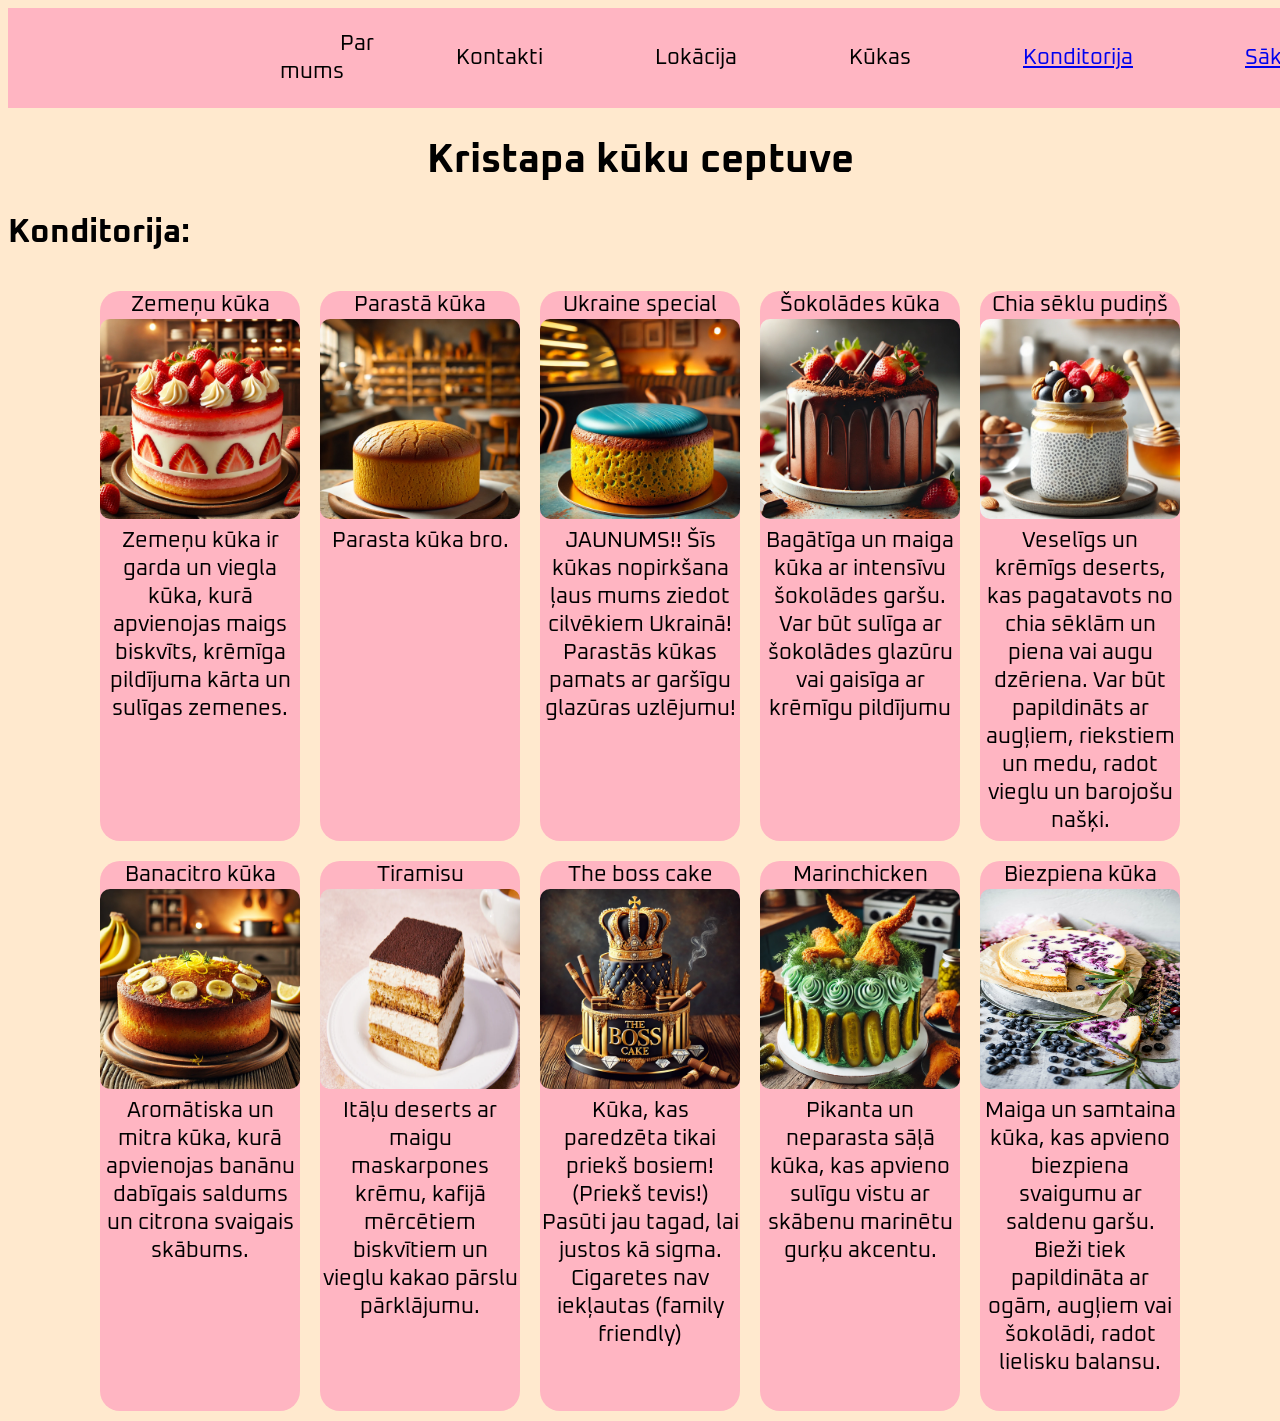
==== konditorija.html @ 214f613e "Iesāku sākum lapu" ====
<!DOCTYPE html>
<html>

<head>
  <meta charset="utf-8">
  <meta name="viewport" content="width=device-width">
  <title>replit</title>
  <link href="style.css" rel="stylesheet" type="text/css" />
  <link href='https://fonts.googleapis.com/css?family=Oxanium' rel='stylesheet'>
</head>

  
<body>
  <div class="heading-konditorija">
    <div class="navbar">
     <table>  
    <tr>
      <td><a>Par mums</a></td>
      <td><a>Kontakti</a></td>
      <td><a>Lokācija</a></td>
      <td><a>Kūkas</a></td>
      <td><a href="konditorija.html">Konditorija</a></td>
      <td><a href="sakums.html">Sākums</a></td>
      <td><a href="login.html"><img src="Bildes/login-removebg-preview.png" width="10%"></a></td>
    </tr>   
     </table>
    </div>
    </div>

<h1>Kristapa kūku ceptuve</h1>
 <h2>Konditorija:</h2>
 <div class="container">
  
   <div class="item-1">Zemeņu kūka<img src="Bildes/Zemene.webp" width="200px">Zemeņu kūka ir garda un viegla kūka, kurā apvienojas maigs biskvīts, krēmīga pildījuma kārta un sulīgas zemenes.</div>
   <div class="item-1">Parastā kūka<img src="Bildes/Parastakuka.webp" width="200px">Parasta kūka bro.</div>
   <div class="item-1">Ukraine special<img src="Bildes/Zilakuka.webp" width="200px">JAUNUMS!!
   Šīs kūkas nopirkšana ļaus mums ziedot cilvēkiem Ukrainā! Parastās kūkas pamats ar garšīgu glazūras uzlējumu!</div>
   <div class="item-1">Šokolādes kūka<img src="Bildes/sokoladekuka.webp" width="200px">Bagātīga un maiga kūka ar intensīvu šokolādes garšu. Var būt sulīga ar šokolādes glazūru vai gaisīga ar krēmīgu pildījumu</div>
   <div class="item-1">Chia sēklu pudiņš<img src="Bildes/Chiapuds.webp" width="200px">Veselīgs un krēmīgs deserts, kas pagatavots no chia sēklām un piena vai augu dzēriena. Var būt papildināts ar augļiem, riekstiem un medu, radot vieglu un barojošu našķi.</div>
   
 </div>
   <div class="container-2">
     <div class="item-1">Banacitro kūka<img src="Bildes/Banancitro.webp" width="200px">Aromātiska un mitra kūka, kurā apvienojas banānu dabīgais saldums un citrona svaigais skābums.</div>
     <div class="item-1">Tiramisu<img src="Bildes/Tiramisu_1426.webp" width="200px" height="200px">Itāļu deserts ar maigu maskarpones krēmu, kafijā mērcētiem biskvītiem un vieglu kakao pārslu pārklājumu.</div>
     <div class="item-1">The boss cake<img src="Bildes/Bosscake.webp" width="200px">Kūka, kas paredzēta tikai priekš bosiem! (Priekš tevis!) Pasūti jau tagad, lai justos kā sigma. Cigaretes nav iekļautas (family friendly)</div>
     <div class="item-1">Marinchicken<img src="Bildes/Picklechick.webp" width="200px">Pikanta un neparasta sāļā kūka, kas apvieno sulīgu vistu ar skābenu marinētu gurķu akcentu.</div>
     <div class="item-1">Biezpiena kūka<img src="Bildes/biezpiens.jpg" width="200px" height="200px">Maiga un samtaina kūka, kas apvieno biezpiena svaigumu ar saldenu garšu. Bieži tiek papildināta ar ogām, augļiem vai šokolādi, radot lielisku balansu.</div>

   </div>
  <script src="script.js"></script>

</body>

</html>
---- style.css ----
html {
  height: 100%;
  width: 100%;
}

.container {
  display: flex;
  flex-direction: row;
  justify-content: center;

}

.container-2 {
  display: flex;
  flex-direction: row;
  justify-content: center;
}

h1{
  text-align: center;
  font-family: 'Oxanium';
  font-size: 40px;
}

.item-1 {
  width: 200px;
  height: 550px;
  background-color: #ffb5c2;
  border-radius: 20px;
  margin: 10px;
  text-align: center;
}

body {
  font-family: 'Oxanium';font-size: 22px;
  background-color: #ffe9ce;
  padding: 0px;
}

img {
  border-radius: 10px;
}

.navbar {
  
  top: 0px;
  left: 0px;
  width: 100%;
  display: flex;
  justify-content: space-between;
  background-color: #ffb5c2;
  padding: 10px;
}
.jaunums {
  display: flex;
  flex-direction: row;
  justify-content: left;
}

  .item-jaunums {
    width: 200px;
    height: 550px;
    background-color: #ffe156;
    border-radius: 20px;
    margin: 10px;
    text-align: left;
  }
  td {
    padding: 10px;
    text-align: center;
  }
.navbar a{
  margin-right: 90px;
  
}
.navbar table{
  margin-left: 250px;
}
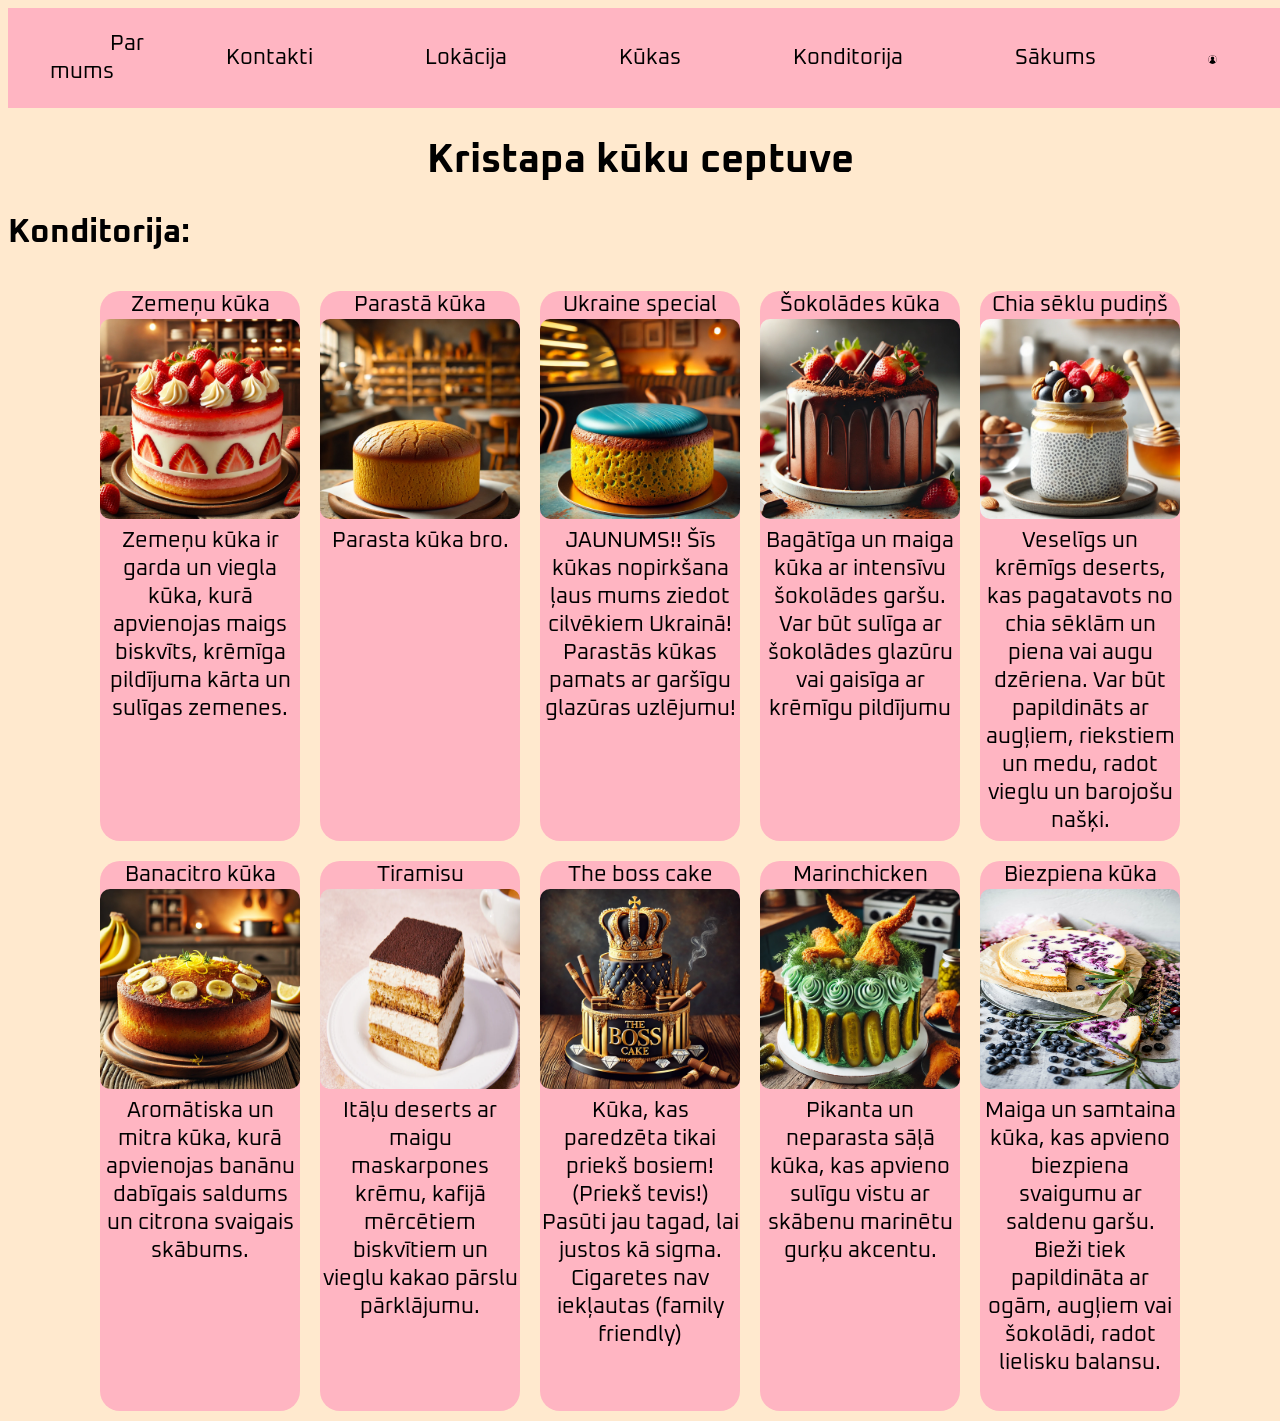
==== commit dbc6f8be: "Pabeidzu sākumu" ====
--- a/konditorija.html
+++ b/konditorija.html
@@ -19,9 +19,9 @@
       <td><a>Kontakti</a></td>
       <td><a>Lokācija</a></td>
       <td><a>Kūkas</a></td>
-      <td><a href="konditorija.html">Konditorija</a></td>
-      <td><a href="sakums.html">Sākums</a></td>
-      <td><a href="login.html"><img src="Bildes/login-removebg-preview.png" width="10%"></a></td>
+      <td><a class="Othpages" href="konditorija.html">Konditorija</a></td>
+      <td><a class="Othpages" href="index.html">Sākums</a></td>
+      <td><a class="Othpages" href="login.html"><img src="Bildes/login-removebg-preview.png" width="10%"></a></td>
     </tr>   
      </table>
     </div>
--- a/style.css
+++ b/style.css
@@ -54,17 +54,24 @@
 .jaunums {
   display: flex;
   flex-direction: row;
-  justify-content: left;
 }
 
   .item-jaunums {
-    width: 200px;
-    height: 550px;
+    width: 300px;
+    height: 400px;
     background-color: #ffe156;
     border-radius: 20px;
     margin: 10px;
     text-align: left;
   }
+.item-jaunums-1 {
+  width: 300px;
+  height: 400px;
+  background-color: #ffe156;
+  border-radius: 20px;
+  margin: 10px;
+  text-align: left;
+}
   td {
     padding: 10px;
     text-align: center;
@@ -74,5 +81,10 @@
   
 }
 .navbar table{
-  margin-left: 250px;
+  margin-left: 20px;
+}
+
+.Othpages {
+  text-decoration: none;
+  color: black;
 }
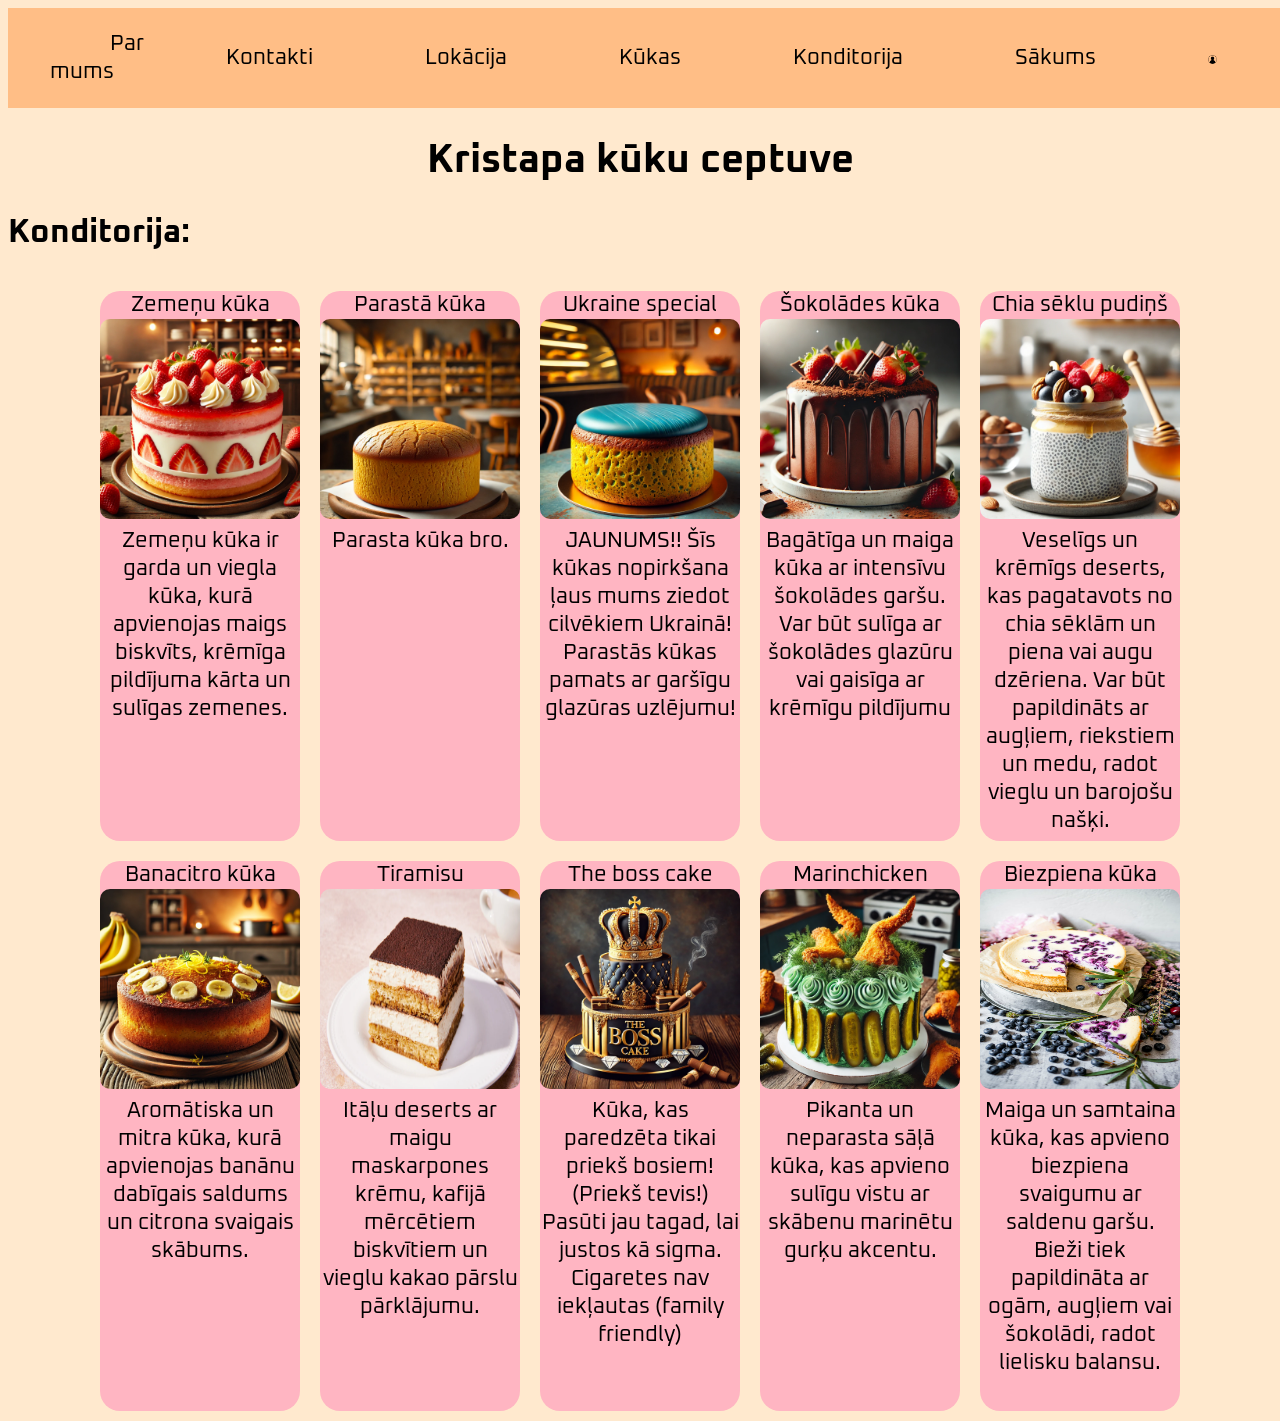
==== commit 13116605: "Es pabeidzu, uztaisiju log in un sudzibu." ====
--- a/konditorija.html
+++ b/konditorija.html
@@ -43,7 +43,7 @@
      <div class="item-1">Banacitro kūka<img src="Bildes/Banancitro.webp" width="200px">Aromātiska un mitra kūka, kurā apvienojas banānu dabīgais saldums un citrona svaigais skābums.</div>
      <div class="item-1">Tiramisu<img src="Bildes/Tiramisu_1426.webp" width="200px" height="200px">Itāļu deserts ar maigu maskarpones krēmu, kafijā mērcētiem biskvītiem un vieglu kakao pārslu pārklājumu.</div>
      <div class="item-1">The boss cake<img src="Bildes/Bosscake.webp" width="200px">Kūka, kas paredzēta tikai priekš bosiem! (Priekš tevis!) Pasūti jau tagad, lai justos kā sigma. Cigaretes nav iekļautas (family friendly)</div>
-     <div class="item-1">Marinchicken<img src="Bildes/Picklechick.webp" width="200px">Pikanta un neparasta sāļā kūka, kas apvieno sulīgu vistu ar skābenu marinētu gurķu akcentu.</div>
+     <div class="item-1">Marinchicken<img src="Bildes/Picklechick.webp" width="200px">Pikanta un neparasta sāļā kūka, kas apvieno sulīgu vistu ar skābenu marinētu gurķu akcentu.<iframe width="150" height="80" src="https://www.youtube.com/embed/p5LGv2A9r7I" title="Steve&#39;s Lava Chicken Song 1 hour(Lyrics) from Minecraft Movie &quot;Lava Chicken Song&quot;" frameborder="0" allow="accelerometer; autoplay; clipboard-write; encrypted-media; gyroscope; picture-in-picture; web-share" referrerpolicy="strict-origin-when-cross-origin" allowfullscreen></iframe></div>
      <div class="item-1">Biezpiena kūka<img src="Bildes/biezpiens.jpg" width="200px" height="200px">Maiga un samtaina kūka, kas apvieno biezpiena svaigumu ar saldenu garšu. Bieži tiek papildināta ar ogām, augļiem vai šokolādi, radot lielisku balansu.</div>
 
    </div>
--- a/style.css
+++ b/style.css
@@ -48,7 +48,7 @@
   width: 100%;
   display: flex;
   justify-content: space-between;
-  background-color: #ffb5c2;
+  background-color: #ffbe86;
   padding: 10px;
 }
 .jaunums {
@@ -87,4 +87,32 @@
 .Othpages {
   text-decoration: none;
   color: black;
+}
+.login-container {
+  display: flex;
+  flex-direction: row;
+  justify-content: center;
+  width: 300px;
+  height: 180px;
+  background-color: #ffb5c2;
+  border-radius: 20px;
+}
+form {
+  display: flex;
+  flex-direction: row;
+  height: 200px;
+  margin-top: 20px;
+  margin-left: 20px;
+}
+form div{
+  margin-right: 20px;
+}
+.report-container{
+  display: flex;
+  flex-direction: row;
+  justify-content: center;
+  width: 300px;
+  height: 100px;
+  background-color: #ffb5c2;
+  border-radius: 20px;
 }
